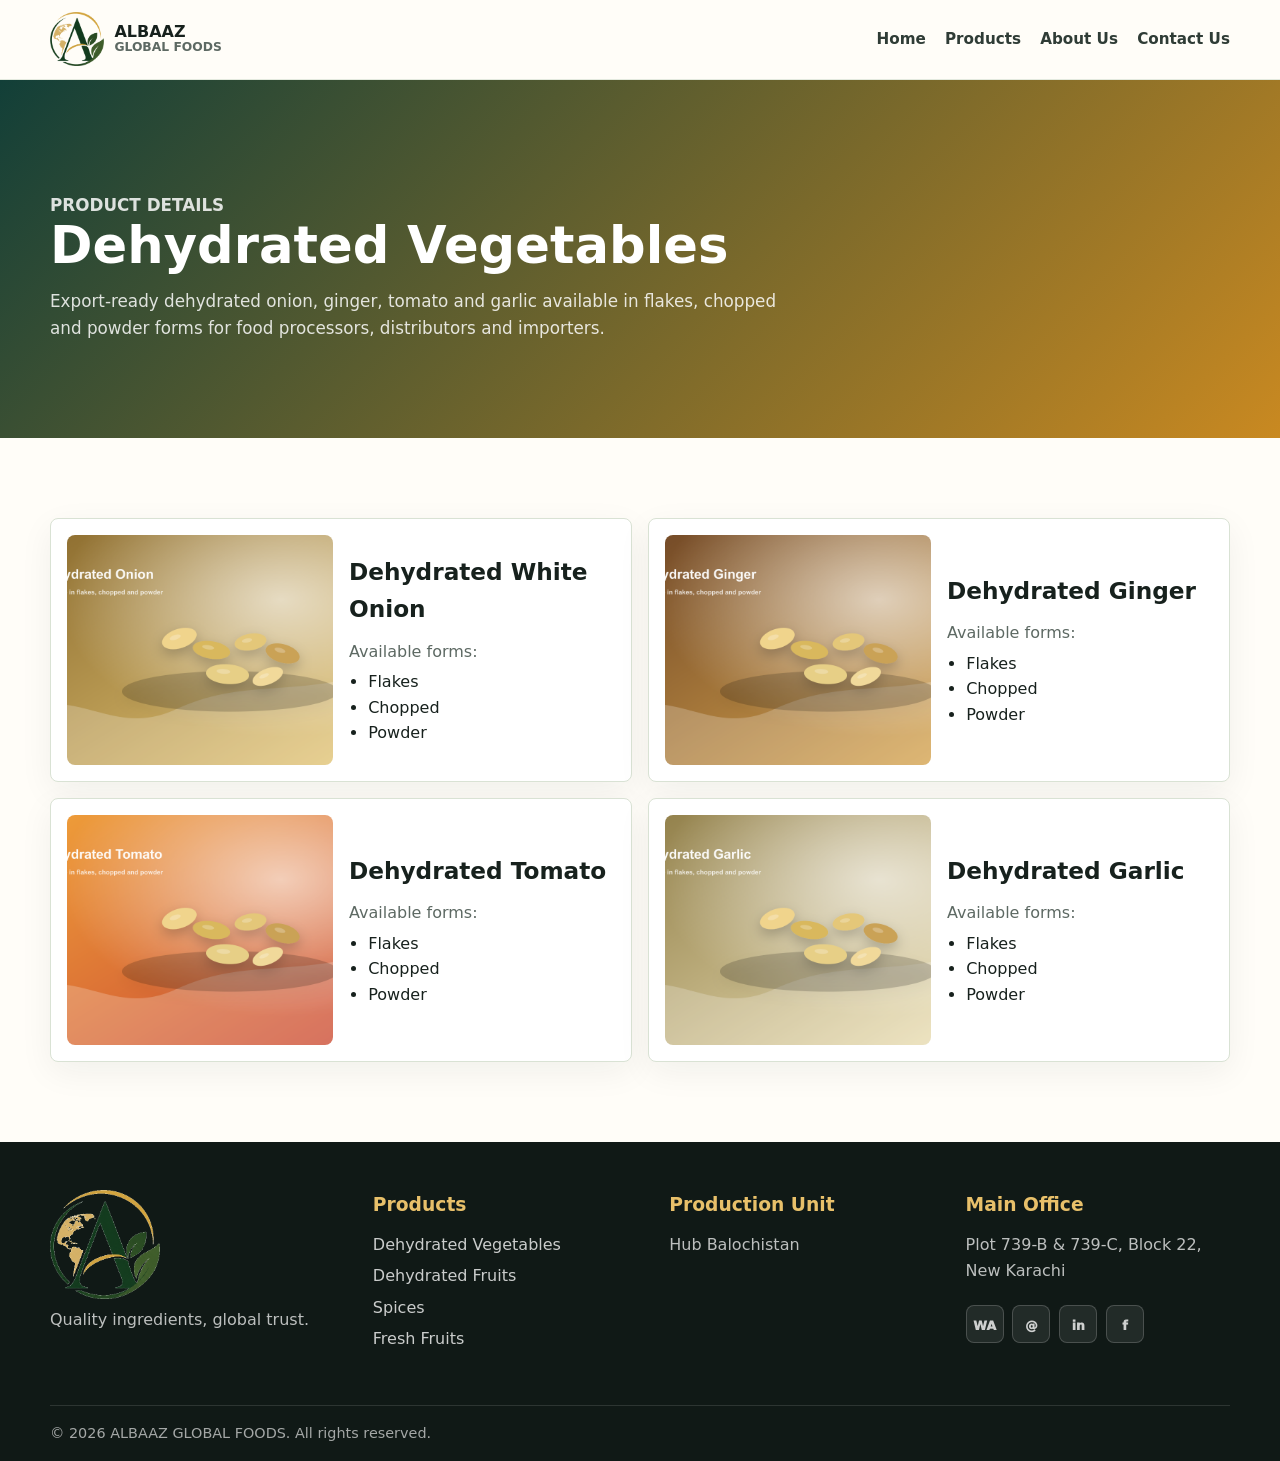
==== vegetables.html @ bbc71dfc "Add files via upload" ====
<!doctype html>
<html lang="en">

<head>
    <meta charset="utf-8">
    <meta name="viewport" content="width=device-width, initial-scale=1">
    <title>Dehydrated Vegetables | ALBAAZ GLOBAL FOODS</title>
    <meta name="description"
        content="Dehydrated onion, ginger, tomato and garlic available in flakes, chopped and powder forms from ALBAAZ GLOBAL FOODS.">
    <meta name="robots" content="index, follow">
    <link rel="canonical" href="https://www.albaazglobalfoods.com/vegetables.html">
    <link rel="stylesheet" href="styles.css">
</head>

<body><a class="skip-link" href="#main">Skip to content</a>
    <header class="site-header">
        <nav class="nav" aria-label="Main navigation"><a class="brand" href="index.html#home"><img class="brand-logo"
                    src="photos/logo-mark.png"
                    alt="ALBAAZ Global Foods logo mark"><span><strong>ALBAAZ</strong><small>GLOBAL
                        FOODS</small></span></a><button class="nav-toggle" type="button" aria-label="Open menu"
                aria-expanded="false" data-nav-toggle><span class="mini-icon">=</span></button>
            <div class="nav-links" data-nav-links><a href="index.html#home">Home</a>
                <div class="nav-item has-menu"><a href="index.html#products">Products</a>
                    <div class="dropdown"><a href="vegetables.html">Dehydrated Vegetables</a><a
                            href="index.html#products">Dehydrated Fruits</a><a href="index.html#products">Spices</a><a
                            href="index.html#products">Fresh Fruits</a>
                        <div class="sub-menu-label">Vegetables Range</div><a class="sub-link" href="#onion">Dehydrated
                            Onion</a><a class="sub-link" href="#ginger">Dehydrated Ginger</a><a class="sub-link"
                            href="#tomato">Dehydrated Tomato</a><a class="sub-link" href="#garlic">Dehydrated Garlic</a>
                    </div>
                </div><a href="index.html#about">About Us</a><a href="#footer">Contact Us</a>
            </div>
        </nav>
    </header>
    <main id="main">
        <section class="page-hero">
            <div class="section-inner">
                <p class="eyebrow">Product Details</p>
                <h1>Dehydrated Vegetables</h1>
                <p>Export-ready dehydrated onion, ginger, tomato and garlic available in flakes, chopped and powder
                    forms for food processors, distributors and importers.</p>
            </div>
        </section>
        <section class="section">
            <div class="section-inner">
                <div class="veg-grid">
                    <article class="veg-card" id="onion"><img src="photos/veg-onion.png" alt="Dehydrated onion">
                        <div>
                            <h2>Dehydrated White Onion</h2>
                            <p>Available forms:</p>
                            <ul>
                                <li>Flakes</li>
                                <li>Chopped</li>
                                <li>Powder</li>
                            </ul>
                        </div>
                    </article>
                    <article class="veg-card" id="ginger"><img src="photos/veg-ginger.png" alt="Dehydrated ginger">
                        <div>
                            <h2>Dehydrated Ginger</h2>
                            <p>Available forms:</p>
                            <ul>
                                <li>Flakes</li>
                                <li>Chopped</li>
                                <li>Powder</li>
                            </ul>
                        </div>
                    </article>
                    <article class="veg-card" id="tomato"><img src="photos/veg-tomato.png" alt="Dehydrated tomato">
                        <div>
                            <h2>Dehydrated Tomato</h2>
                            <p>Available forms:</p>
                            <ul>
                                <li>Flakes</li>
                                <li>Chopped</li>
                                <li>Powder</li>
                            </ul>
                        </div>
                    </article>
                    <article class="veg-card" id="garlic"><img src="photos/veg-garlic.png" alt="Dehydrated garlic">
                        <div>
                            <h2>Dehydrated Garlic</h2>
                            <p>Available forms:</p>
                            <ul>
                                <li>Flakes</li>
                                <li>Chopped</li>
                                <li>Powder</li>
                            </ul>
                        </div>
                    </article>
                </div>
            </div>
        </section>
    </main>
    <footer class="footer" id="footer">
        <div class="section-inner footer-main">
            <div class="footer-logo"><img src="photos/logo-mark.png" alt="ALBAAZ Global Foods logo mark">
                <p>Quality ingredients, global trust.</p>
            </div>
            <div>
                <h3>Products</h3><a href="vegetables.html">Dehydrated Vegetables</a><a
                    href="index.html#products">Dehydrated Fruits</a><a href="index.html#products">Spices</a><a
                    href="index.html#products">Fresh Fruits</a>
            </div>
            <div>
                <h3>Production Unit</h3>
                <p>Hub Balochistan</p>
            </div>
            <div>
                <h3>Main Office</h3>
                <p>Plot 739-B & 739-C, Block 22, New Karachi</p>
                <div class="social-links"><a href="https://wa.me/923248047247" aria-label="WhatsApp"><span
                            class="mini-icon">WA</span></a><a href="mailto:info@albaazglobalfoods.com"
                        aria-label="Email"><span class="mini-icon">@</span></a><a href="#" aria-label="LinkedIn"><span
                            class="mini-icon">in</span></a><a href="#" aria-label="Facebook"><span
                            class="mini-icon">f</span></a></div>
            </div>
        </div>
        <div class="section-inner footer-bottom">© 2026 ALBAAZ GLOBAL FOODS. All rights reserved.</div>
    </footer>
    <script src="script.js"></script>
</body>

</html>
---- styles.css ----
:root {
    --ink: #17211d;
    --muted: #5d6963;
    --paper: #fffdf8;
    --surface: #f4f7ef;
    --line: #d9e2d4;
    --forest: #134e4a;
    --forest-2: #0f766e;
    --gold: #c98921;
    --white: #fff;
    --shadow: 0 18px 55px rgba(23, 33, 29, .12)
}

* {
    box-sizing: border-box
}

html {
    scroll-behavior: smooth
}

body {
    margin: 0;
    background: var(--paper);
    color: var(--ink);
    font-family: Inter, ui-sans-serif, system-ui, -apple-system, BlinkMacSystemFont, "Segoe UI", Arial, sans-serif;
    line-height: 1.6
}

img,
svg {
    max-width: 100%
}

a {
    color: inherit;
    text-decoration: none
}

.skip-link {
    position: absolute;
    left: 1rem;
    top: -4rem;
    z-index: 20;
    background: var(--forest);
    color: var(--white);
    padding: .75rem 1rem
}

.skip-link:focus {
    top: 1rem
}

.site-header {
    position: sticky;
    top: 0;
    z-index: 30;
    background: rgba(255, 253, 248, .94);
    border-bottom: 1px solid rgba(217, 226, 212, .72);
    backdrop-filter: blur(18px)
}

.nav {
    width: min(1180px, calc(100% - 32px));
    min-height: 76px;
    margin: 0 auto;
    display: flex;
    align-items: center;
    justify-content: space-between;
    gap: 1rem
}

.brand {
    display: inline-flex;
    align-items: center;
    gap: .65rem;
    min-width: 0
}

.brand-logo {
    width: 54px;
    height: 54px;
    object-fit: contain
}

.brand strong,
.brand small {
    display: block;
    line-height: 1.05
}

.brand strong {
    font-size: 1rem
}

.brand small {
    color: var(--muted);
    font-size: .77rem;
    font-weight: 800
}

.nav-links {
    display: flex;
    align-items: center;
    gap: 1.2rem;
    color: #2f3c36;
    font-size: .95rem;
    font-weight: 800
}

.nav-links>a,
.nav-item>a {
    padding: 1.7rem 0
}

.nav-links a:hover {
    color: var(--forest-2)
}

.nav-item {
    position: relative
}

.dropdown {
    position: absolute;
    top: 100%;
    left: -1rem;
    width: 270px;
    display: none;
    padding: .7rem;
    border: 1px solid var(--line);
    border-radius: 8px;
    background: var(--white);
    box-shadow: var(--shadow)
}

.has-menu:hover .dropdown,
.has-menu:focus-within .dropdown {
    display: grid
}

.dropdown a,
.sub-menu-label {
    padding: .55rem .7rem;
    border-radius: 6px
}

.dropdown a:hover {
    background: var(--surface)
}

.sub-menu-label {
    margin-top: .3rem;
    color: var(--gold);
    font-size: .78rem;
    text-transform: uppercase;
    font-weight: 900
}

.sub-link {
    padding-left: 1.3rem !important;
    color: var(--muted)
}

.nav-toggle {
    width: 44px;
    height: 44px;
    display: none;
    place-items: center;
    border: 1px solid var(--line);
    border-radius: 8px;
    background: var(--white);
    color: var(--forest)
}

.hero-slider {
    position: relative;
    height: calc(100svh - 76px);
    min-height: 720px;
    overflow: hidden;
    background: #123f38
}

.hero-slide {
    position: absolute;
    inset: 0;
    display: grid;
    align-items: center;
    opacity: 0;
    visibility: hidden;
    transition: opacity 1.15s ease, visibility 1.15s ease;
    background-image: linear-gradient(90deg, rgba(10, 25, 20, .88), rgba(10, 25, 20, .58) 46%, rgba(10, 25, 20, .1)), var(--slide-image);
    background-size: cover;
    background-position: center
}

.hero-slide.is-active {
    opacity: 1;
    visibility: visible
}

.hero-slide .hero-content {
    width: min(1180px, calc(100% - 32px));
    margin: 0 auto;
    padding-bottom: 5.8rem;
    color: var(--white);
    transform: translateY(16px);
    opacity: 0;
    transition: transform 1s ease, opacity 1s ease
}

.hero-slide.is-active .hero-content {
    transform: translateY(0);
    opacity: 1
}

.eyebrow {
    margin: 0 0 .75rem;
    color: var(--gold);
    font-size: .82rem;
    font-weight: 900;
    letter-spacing: 0;
    text-transform: uppercase
}

.hero-slide h1,
.hero-slide h2 {
    max-width: 760px;
    margin: 0;
    font-size: clamp(3rem, 7vw, 6.6rem);
    line-height: .94;
    letter-spacing: 0
}

.hero-slide p {
    max-width: 650px;
    margin: 1.25rem 0 1.7rem;
    color: rgba(255, 255, 255, .88);
    font-size: clamp(1.02rem, 2vw, 1.24rem)
}

.btn {
    min-height: 48px;
    display: inline-flex;
    align-items: center;
    justify-content: center;
    gap: .55rem;
    padding: .78rem 1rem;
    border: 1px solid transparent;
    border-radius: 8px;
    font-weight: 900;
    cursor: pointer;
    transition: transform .2s ease, box-shadow .2s ease, background .2s ease
}

.btn:hover {
    transform: translateY(-1px)
}

.btn svg {
    width: 19px;
    height: 19px
}

.btn-primary {
    background: var(--gold);
    color: #211507;
    box-shadow: 0 16px 40px rgba(201, 137, 33, .25)
}

.hero-stats {
    position: absolute;
    left: 50%;
    bottom: 0;
    z-index: 3;
    width: min(780px, calc(100% - 32px));
    margin: 0;
    display: grid;
    grid-template-columns: repeat(3, minmax(0, 1fr));
    transform: translateX(-50%);
    overflow: hidden;
    border: 1px solid rgba(255, 255, 255, .25);
    border-bottom: 0;
    border-radius: 8px 8px 0 0;
    background: rgba(255, 255, 255, .14);
    backdrop-filter: blur(12px)
}

.hero-stats div {
    padding: 1rem;
    background: rgba(255, 255, 255, .08)
}

.hero-stats dt {
    color: #fff;
    font-size: 1.75rem;
    font-weight: 950;
    line-height: 1
}

.hero-stats dd {
    margin: .35rem 0 0;
    color: rgba(255, 255, 255, .8);
    font-size: .86rem
}

.hero-dots {
    position: absolute;
    right: calc((100% - min(1180px, calc(100% - 32px)))/2);
    bottom: 7rem;
    z-index: 4;
    display: flex;
    gap: .55rem
}

.hero-dot {
    width: 12px;
    height: 12px;
    border: 1px solid rgba(255, 255, 255, .75);
    border-radius: 999px;
    background: transparent
}

.hero-dot.is-active {
    background: var(--gold);
    border-color: var(--gold)
}

.section {
    padding: 5rem 0
}

.section-inner {
    width: min(1180px, calc(100% - 32px));
    margin: 0 auto
}

.intro {
    background: var(--forest);
    color: var(--white)
}

.intro-grid,
.why-grid,
.contact-grid {
    display: grid;
    grid-template-columns: minmax(0, .95fr) minmax(0, 1.05fr);
    gap: clamp(2rem, 5vw, 4.5rem);
    align-items: start
}

.intro h2,
.why h2,
.contact h2,
.section-heading h2,
.page-hero h1 {
    margin: 0;
    font-size: clamp(2rem, 4vw, 3.25rem);
    line-height: 1.04;
    letter-spacing: 0
}

.intro p,
.why p,
.contact p,
.section-heading p,
.page-hero p {
    margin: 0;
    color: var(--muted);
    font-size: 1.05rem
}

.intro p {
    color: rgba(255, 255, 255, .84);
    margin-bottom: 1rem
}

.section-heading {
    max-width: 820px;
    margin-bottom: 2rem
}

.section-heading p {
    margin-top: .7rem
}

.certificates {
    background: #fff
}

.cert-grid {
    display: grid;
    grid-template-columns: repeat(3, minmax(0, 1fr));
    gap: 1rem
}

.cert-grid article {
    border: 1px solid var(--line);
    border-radius: 8px;
    background: var(--surface);
    padding: 1rem;
    text-align: center;
    box-shadow: 0 10px 34px rgba(23, 33, 29, .06)
}

.cert-grid img {
    width: 150px;
    height: 150px;
    object-fit: contain
}

.cert-grid h3 {
    margin: .6rem 0 0
}

.product-grid {
    display: grid;
    grid-template-columns: repeat(4, minmax(0, 1fr));
    gap: 1rem
}

.product-card {
    overflow: hidden;
    border: 1px solid var(--line);
    border-radius: 8px;
    background: var(--white);
    box-shadow: 0 10px 34px rgba(23, 33, 29, .06);
    transition: transform .2s ease, box-shadow .2s ease
}

.product-card:hover {
    transform: translateY(-3px);
    box-shadow: var(--shadow)
}

.product-card img {
    width: 100%;
    height: 205px;
    display: block;
    object-fit: cover
}

.product-body {
    padding: 1.1rem
}

.product-body h3 {
    margin: 0;
    font-size: 1.15rem;
    line-height: 1.25
}

.product-body p {
    margin: .65rem 0 .9rem;
    color: var(--muted);
    font-size: .95rem
}

.product-body span {
    display: inline-flex;
    color: var(--forest);
    font-size: .78rem;
    font-weight: 900;
    text-transform: uppercase
}

.why {
    background: linear-gradient(135deg, #10241f, #174f44);
    color: var(--white)
}

.why .eyebrow {
    color: #e4b860
}

.why p {
    color: rgba(255, 255, 255, .78)
}

.why-panel {
    position: sticky;
    top: 105px
}

.big-score {
    margin-top: 2rem;
    display: grid;
    gap: .3rem;
    border: 1px solid rgba(255, 255, 255, .18);
    border-radius: 8px;
    background: rgba(255, 255, 255, .08);
    padding: 1.1rem
}

.big-score strong {
    color: #fff;
    font-size: clamp(3rem, 8vw, 5rem);
    line-height: 1
}

.big-score span {
    color: #e7d6ad;
    font-weight: 900
}

.why-cards {
    display: grid;
    grid-template-columns: repeat(2, minmax(0, 1fr));
    gap: 1rem
}

.why-cards article {
    border: 1px solid rgba(255, 255, 255, .16);
    border-radius: 8px;
    background: rgba(255, 255, 255, .08);
    padding: 1rem
}

.why-cards svg {
    color: var(--gold);
    width: 28px;
    height: 28px
}

.why-cards h3 {
    margin: .75rem 0 .35rem
}

.why-cards p {
    margin: 0;
    font-size: .95rem
}

.process {
    background: var(--surface)
}

.steps {
    list-style: none;
    margin: 0;
    padding: 0;
    display: grid;
    grid-template-columns: repeat(3, minmax(0, 1fr));
    gap: 1rem
}

.steps li {
    min-height: 220px;
    padding: 1.25rem;
    border: 1px solid var(--line);
    border-radius: 8px;
    background: var(--white)
}

.steps span {
    color: var(--gold);
    font-weight: 900
}

.steps h3 {
    margin: 2.6rem 0 .5rem;
    font-size: 1.3rem
}

.steps p {
    margin: 0;
    color: var(--muted)
}

.inquiry-form {
    display: grid;
    gap: .9rem;
    border: 1px solid var(--line);
    border-radius: 8px;
    background: var(--white);
    padding: 1.1rem;
    box-shadow: var(--shadow)
}

label {
    display: grid;
    gap: .35rem;
    color: #314139;
    font-size: .9rem;
    font-weight: 800
}

input,
select,
textarea {
    width: 100%;
    border: 1px solid #cbd7c6;
    border-radius: 8px;
    background: #fbfcf8;
    color: var(--ink);
    font: inherit;
    padding: .82rem .9rem
}

input:focus,
select:focus,
textarea:focus {
    outline: 3px solid rgba(15, 118, 110, .16);
    border-color: var(--forest-2)
}

textarea {
    resize: vertical
}

.form-note {
    min-height: 1.4em;
    margin: 0;
    color: var(--forest);
    font-size: .9rem;
    font-weight: 750
}

.page-hero {
    padding: 6rem 0;
    background: linear-gradient(135deg, #123f38, #c98921);
    color: #fff
}

.page-hero p {
    max-width: 760px;
    color: rgba(255, 255, 255, .84);
    margin-top: 1rem
}

.veg-grid {
    display: grid;
    grid-template-columns: repeat(2, minmax(0, 1fr));
    gap: 1rem
}

.veg-card {
    display: grid;
    grid-template-columns: 1fr 1fr;
    gap: 1rem;
    align-items: center;
    border: 1px solid var(--line);
    border-radius: 8px;
    background: var(--white);
    padding: 1rem;
    box-shadow: 0 10px 34px rgba(23, 33, 29, .06)
}

.veg-card img {
    height: 230px;
    width: 100%;
    object-fit: cover;
    border-radius: 8px
}

.veg-card h2 {
    margin: 0;
    font-size: 1.45rem
}

.veg-card p {
    margin: .7rem 0 .3rem;
    color: var(--muted)
}

.veg-card ul {
    margin: .3rem 0 0;
    padding-left: 1.2rem
}

.footer {
    background: #101916;
    color: var(--white);
    
}

.footer-main {
    display: grid;
    grid-template-columns: 1.1fr repeat(3, 1fr);
    gap: 2rem;
    padding: 3rem 0
}

.footer-logo img {
    width: 110px
}

.footer h3 {
    margin: 0 0 .8rem;
    color: #e8c06a
}

.footer p {
    margin: 0;
    color: rgba(255, 255, 255, .72)
}

.footer a {
    display: block;
    margin: .35rem 0;
    color: rgba(255, 255, 255, .78)
}

.social-links {
    display: flex;
    gap: .55rem;
    margin-top: 1rem
}

.social-links a {
    width: 38px;
    height: 38px;
    display: grid;
    place-items: center;
    border: 1px solid rgba(255, 255, 255, .18);
    border-radius: 8px;
    background: rgba(255, 255, 255, .08)
}

.social-links svg {
    width: 18px;
    height: 18px
}

.footer-bottom {
    border-top: 1px solid rgba(255, 255, 255, .12);
    padding: 1rem 0;
    color: rgba(255, 255, 255, .62);
    font-size: .9rem;
}

@media (max-width:980px) {
    .product-grid {
        grid-template-columns: repeat(2, minmax(0, 1fr))
    }

    .intro-grid,
    .why-grid,
    .contact-grid,
    .footer-main {
        grid-template-columns: 1fr
    }

    .steps,
    .cert-grid {
        grid-template-columns: 1fr
    }

    .why-panel {
        position: static
    }

    .veg-grid {
        grid-template-columns: 1fr
    }
}

@media (max-width:720px) {
    .nav-toggle {
        display: grid
    }

    .nav-links {
        position: fixed;
        left: 16px;
        right: 16px;
        top: 84px;
        display: none;
        flex-direction: column;
        align-items: stretch;
        gap: .1rem;
        border: 1px solid var(--line);
        border-radius: 8px;
        background: var(--white);
        padding: .6rem;
        box-shadow: var(--shadow);
        max-height: calc(100vh - 110px);
        overflow: auto
    }

    .nav-links.is-open {
        display: flex
    }

    .nav-links>a,
    .nav-item>a {
        display: block;
        padding: .75rem .85rem
    }

    .dropdown {
        position: static;
        width: 100%;
        display: grid;
        box-shadow: none;
        border: 0;
        background: var(--surface);
        margin: .2rem 0
    }

    .hero-slider {
        height: 760px
    }

    .hero-slide .hero-content {
        padding-top: 4rem;
        padding-bottom: 7rem
    }

    .hero-stats {
        grid-template-columns: 1fr
    }

    .hero-dots {
        left: 16px;
        right: auto;
        bottom: 14rem
    }

    .product-grid,
    .why-cards,
    .veg-card {
        grid-template-columns: 1fr
    }

    .section {
        padding: 3.6rem 0
    }

    .brand strong {
        font-size: .92rem
    }

    .brand-logo {
        width: 48px;
        height: 48px
    }
}

.mini-icon {
    display: inline-grid;
    place-items: center;
    min-width: 1.25em;
    height: 1.25em;
    font-size: .78em;
    font-weight: 950
}

.feature-icon {
    width: 34px;
    height: 34px;
    display: grid;
    place-items: center;
    border-radius: 8px;
    background: rgba(201, 137, 33, .16);
    color: var(--gold);
    font-weight: 950
}
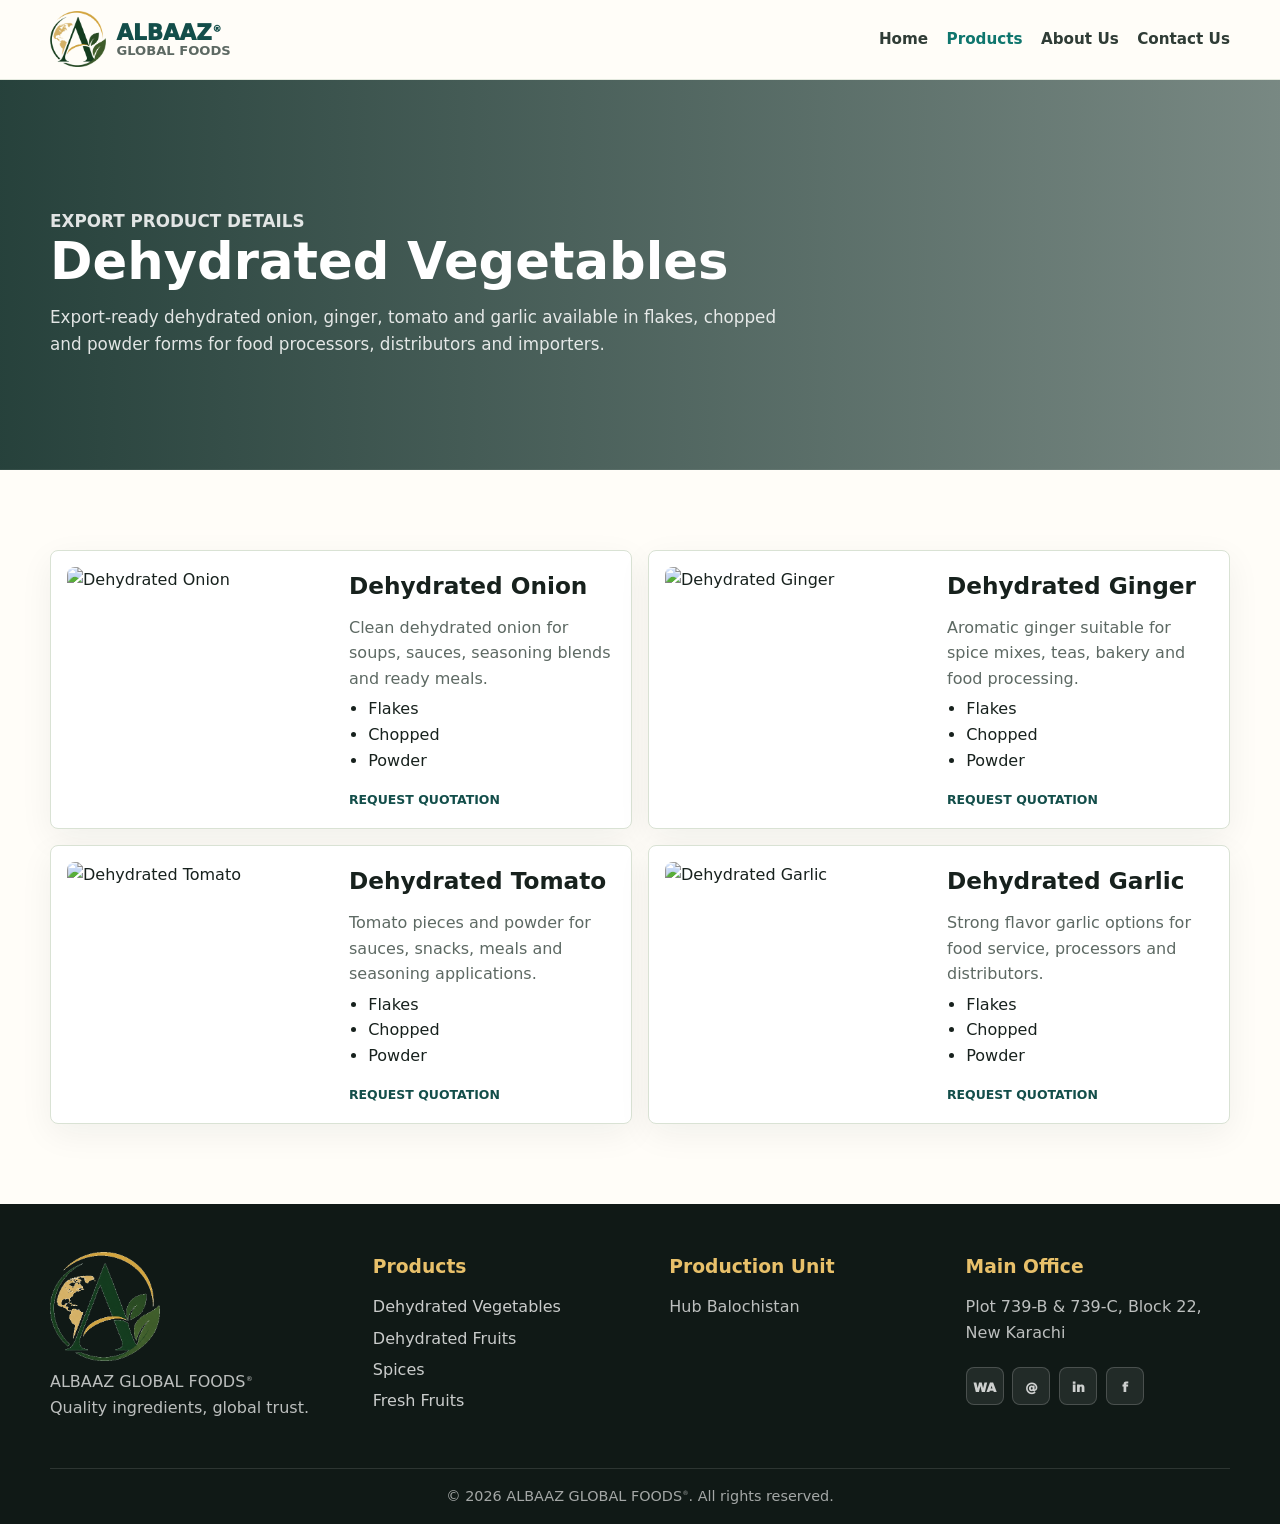
==== commit 71dda521: "Update vegetables.html" ====
--- a/vegetables.html
+++ b/vegetables.html
@@ -6,36 +6,67 @@
     <meta name="viewport" content="width=device-width, initial-scale=1">
     <title>Dehydrated Vegetables | ALBAAZ GLOBAL FOODS</title>
     <meta name="description"
-        content="Dehydrated onion, ginger, tomato and garlic available in flakes, chopped and powder forms from ALBAAZ GLOBAL FOODS.">
+        content="Export-ready dehydrated onion, ginger, tomato and garlic available in flakes, chopped and powder forms for food processors, distributors and importers.">
     <meta name="robots" content="index, follow">
+    <meta name="theme-color" content="#134e4a">
     <link rel="canonical" href="https://www.albaazglobalfoods.com/vegetables.html">
     <link rel="stylesheet" href="styles.css">
+    <meta property="og:type" content="website">
+    <meta property="og:title" content="Dehydrated Vegetables | ALBAAZ GLOBAL FOODS">
+    <meta property="og:description"
+        content="Export-ready dehydrated onion, ginger, tomato and garlic available in flakes, chopped and powder forms for food processors, distributors and importers.">
+    <meta property="og:image"
+        content="https://images.unsplash.com/photo-1615485290382-441e4d049cb5?auto=format&fit=crop&w=1800&q=85">
+    <meta name="twitter:card" content="summary_large_image">
+    <script
+        type="application/ld+json">{"@context":"https://schema.org","@type":"Organization","name":"ALBAAZ GLOBAL FOODS","url":"https://www.albaazglobalfoods.com/","logo":"https://www.albaazglobalfoods.com/photos/logo-mark.png","description":"Exporter of dehydrated vegetables, dehydrated fruits, spices and fresh fruits for global buyers.","contactPoint":{"@type":"ContactPoint","contactType":"Export sales","email":"info@albaazglobalfoods.com","availableLanguage":["English","Urdu","Hindi"]}}</script>
 </head>
 
 <body><a class="skip-link" href="#main">Skip to content</a>
     <header class="site-header">
-        <nav class="nav" aria-label="Main navigation"><a class="brand" href="index.html#home"><img class="brand-logo"
-                    src="photos/logo-mark.png"
-                    alt="ALBAAZ Global Foods logo mark"><span><strong>ALBAAZ</strong><small>GLOBAL
-                        FOODS</small></span></a><button class="nav-toggle" type="button" aria-label="Open menu"
-                aria-expanded="false" data-nav-toggle><span class="mini-icon">=</span></button>
-            <div class="nav-links" data-nav-links><a href="index.html#home">Home</a>
-                <div class="nav-item has-menu"><a href="index.html#products">Products</a>
-                    <div class="dropdown"><a href="vegetables.html">Dehydrated Vegetables</a><a
-                            href="index.html#products">Dehydrated Fruits</a><a href="index.html#products">Spices</a><a
-                            href="index.html#products">Fresh Fruits</a>
-                        <div class="sub-menu-label">Vegetables Range</div><a class="sub-link" href="#onion">Dehydrated
-                            Onion</a><a class="sub-link" href="#ginger">Dehydrated Ginger</a><a class="sub-link"
-                            href="#tomato">Dehydrated Tomato</a><a class="sub-link" href="#garlic">Dehydrated Garlic</a>
+        <nav class="nav" aria-label="Main navigation"><a class="brand" href="index.html#home"
+                aria-label="ALBAAZ GLOBAL FOODS home"><img class="brand-logo" src="photos/logo-mark.png"
+                    alt="ALBAAZ Global Foods logo mark"><span><strong>ALBAAZ<sup
+                            class="reg">&reg;</sup></strong><small>GLOBAL FOODS</small></span></a><button
+                class="nav-toggle" type="button" aria-label="Open menu" aria-expanded="false" data-nav-toggle><span
+                    class="mini-icon">=</span></button>
+            <div class="nav-links" data-nav-links><a href="index.html#home" class="">Home</a>
+                <div class="nav-item has-menu"><a href="index.html#products" class="active">Products</a>
+                    <div class="dropdown products-menu">
+                        <div class="menu-row has-sub"><a href="vegetables.html">Dehydrated Vegetables</a>
+                            <div class="submenu"><a href="vegetables.html#onion">Dehydrated Onion</a><a
+                                    href="vegetables.html#ginger">Dehydrated Ginger</a><a
+                                    href="vegetables.html#tomato">Dehydrated Tomato</a><a
+                                    href="vegetables.html#garlic">Dehydrated Garlic</a></div>
+                        </div>
+                        <div class="menu-row has-sub"><a href="fruits.html">Dehydrated Fruits</a>
+                            <div class="submenu"><a href="fruits.html#banana">Dehydrated Banana</a><a
+                                    href="fruits.html#apple">Dehydrated Apple</a><a href="fruits.html#kiwi">Dehydrated
+                                    Kiwi</a><a href="fruits.html#mango">Dehydrated Mango</a></div>
+                        </div>
+                        <div class="menu-row has-sub"><a href="spices.html">Spices</a>
+                            <div class="submenu"><a href="spices.html#red-chilli">Red Chilli</a><a
+                                    href="spices.html#turmeric">Turmeric</a><a
+                                    href="spices.html#coriander">Coriander</a><a href="spices.html#cumin">Cumin</a><a
+                                    href="spices.html#black-pepper">Black Pepper</a></div>
+                        </div>
+                        <div class="menu-row has-sub"><a href="fresh-fruits.html">Fresh Fruits</a>
+                            <div class="submenu"><a href="fresh-fruits.html#mango">Mango</a><a
+                                    href="fresh-fruits.html#kinnow">Kinnow Citrus</a><a
+                                    href="fresh-fruits.html#dates">Dates</a><a
+                                    href="fresh-fruits.html#guava">Guava</a><a
+                                    href="fresh-fruits.html#pomegranate">Pomegranate</a></div>
+                        </div>
                     </div>
-                </div><a href="index.html#about">About Us</a><a href="#footer">Contact Us</a>
+                </div><a href="index.html#about" class="">About Us</a><a href="#footer">Contact Us</a>
             </div>
         </nav>
     </header>
     <main id="main">
-        <section class="page-hero">
+        <section class="page-hero"
+            style="--page-image:url('https://images.unsplash.com/photo-1615485290382-441e4d049cb5?auto=format&fit=crop&w=1800&q=85')">
             <div class="section-inner">
-                <p class="eyebrow">Product Details</p>
+                <p class="eyebrow">Export Product Details</p>
                 <h1>Dehydrated Vegetables</h1>
                 <p>Export-ready dehydrated onion, ginger, tomato and garlic available in flakes, chopped and powder
                     forms for food processors, distributors and importers.</p>
@@ -43,64 +74,69 @@
         </section>
         <section class="section">
             <div class="section-inner">
-                <div class="veg-grid">
-                    <article class="veg-card" id="onion"><img src="photos/veg-onion.png" alt="Dehydrated onion">
+                <div class="detail-grid">
+                    <article class="detail-card" id="onion"><img
+                            src="https://source.unsplash.com/1200x900/?dehydrated,onion,flakes" alt="Dehydrated Onion">
                         <div>
-                            <h2>Dehydrated White Onion</h2>
-                            <p>Available forms:</p>
+                            <h2>Dehydrated Onion</h2>
+                            <p>Clean dehydrated onion for soups, sauces, seasoning blends and ready meals.</p>
                             <ul>
                                 <li>Flakes</li>
                                 <li>Chopped</li>
                                 <li>Powder</li>
-                            </ul>
+                            </ul><a class="inline-link" href="index.html#contact">Request quotation</a>
                         </div>
                     </article>
-                    <article class="veg-card" id="ginger"><img src="photos/veg-ginger.png" alt="Dehydrated ginger">
+                    <article class="detail-card" id="ginger"><img
+                            src="https://source.unsplash.com/1200x900/?dried,ginger,spice" alt="Dehydrated Ginger">
                         <div>
                             <h2>Dehydrated Ginger</h2>
-                            <p>Available forms:</p>
+                            <p>Aromatic ginger suitable for spice mixes, teas, bakery and food processing.</p>
                             <ul>
                                 <li>Flakes</li>
                                 <li>Chopped</li>
                                 <li>Powder</li>
-                            </ul>
+                            </ul><a class="inline-link" href="index.html#contact">Request quotation</a>
                         </div>
                     </article>
-                    <article class="veg-card" id="tomato"><img src="photos/veg-tomato.png" alt="Dehydrated tomato">
+                    <article class="detail-card" id="tomato"><img
+                            src="https://source.unsplash.com/1200x900/?dried,tomato,food" alt="Dehydrated Tomato">
                         <div>
                             <h2>Dehydrated Tomato</h2>
-                            <p>Available forms:</p>
+                            <p>Tomato pieces and powder for sauces, snacks, meals and seasoning applications.</p>
                             <ul>
                                 <li>Flakes</li>
                                 <li>Chopped</li>
                                 <li>Powder</li>
-                            </ul>
+                            </ul><a class="inline-link" href="index.html#contact">Request quotation</a>
                         </div>
                     </article>
-                    <article class="veg-card" id="garlic"><img src="photos/veg-garlic.png" alt="Dehydrated garlic">
+                    <article class="detail-card" id="garlic"><img
+                            src="https://source.unsplash.com/1200x900/?dried,garlic,food" alt="Dehydrated Garlic">
                         <div>
                             <h2>Dehydrated Garlic</h2>
-                            <p>Available forms:</p>
+                            <p>Strong flavor garlic options for food service, processors and distributors.</p>
                             <ul>
                                 <li>Flakes</li>
                                 <li>Chopped</li>
                                 <li>Powder</li>
-                            </ul>
+                            </ul><a class="inline-link" href="index.html#contact">Request quotation</a>
                         </div>
                     </article>
                 </div>
             </div>
         </section>
+        <script
+            type="application/ld+json">{"@context":"https://schema.org","@type":"CollectionPage","name":"Dehydrated Vegetables","description":"Export-ready dehydrated onion, ginger, tomato and garlic available in flakes, chopped and powder forms for food processors, distributors and importers.","url":"https://www.albaazglobalfoods.com/vegetables.html"}</script>
     </main>
     <footer class="footer" id="footer">
         <div class="section-inner footer-main">
             <div class="footer-logo"><img src="photos/logo-mark.png" alt="ALBAAZ Global Foods logo mark">
-                <p>Quality ingredients, global trust.</p>
+                <p>ALBAAZ GLOBAL FOODS<sup class="reg">&reg;</sup><br>Quality ingredients, global trust.</p>
             </div>
             <div>
-                <h3>Products</h3><a href="vegetables.html">Dehydrated Vegetables</a><a
-                    href="index.html#products">Dehydrated Fruits</a><a href="index.html#products">Spices</a><a
-                    href="index.html#products">Fresh Fruits</a>
+                <h3>Products</h3><a href="vegetables.html">Dehydrated Vegetables</a><a href="fruits.html">Dehydrated
+                    Fruits</a><a href="spices.html">Spices</a><a href="fresh-fruits.html">Fresh Fruits</a>
             </div>
             <div>
                 <h3>Production Unit</h3>
@@ -116,9 +152,10 @@
                             class="mini-icon">f</span></a></div>
             </div>
         </div>
-        <div class="section-inner footer-bottom">© 2026 ALBAAZ GLOBAL FOODS. All rights reserved.</div>
+        <div class="section-inner footer-bottom">© 2026 ALBAAZ GLOBAL FOODS<sup class="reg">&reg;</sup>. All rights
+            reserved.</div>
     </footer>
     <script src="script.js"></script>
 </body>
 
-</html>+</html>
--- a/styles.css
+++ b/styles.css
@@ -1,858 +1 @@
-:root {
-    --ink: #17211d;
-    --muted: #5d6963;
-    --paper: #fffdf8;
-    --surface: #f4f7ef;
-    --line: #d9e2d4;
-    --forest: #134e4a;
-    --forest-2: #0f766e;
-    --gold: #c98921;
-    --white: #fff;
-    --shadow: 0 18px 55px rgba(23, 33, 29, .12)
-}
-
-* {
-    box-sizing: border-box
-}
-
-html {
-    scroll-behavior: smooth
-}
-
-body {
-    margin: 0;
-    background: var(--paper);
-    color: var(--ink);
-    font-family: Inter, ui-sans-serif, system-ui, -apple-system, BlinkMacSystemFont, "Segoe UI", Arial, sans-serif;
-    line-height: 1.6
-}
-
-img,
-svg {
-    max-width: 100%
-}
-
-a {
-    color: inherit;
-    text-decoration: none
-}
-
-.skip-link {
-    position: absolute;
-    left: 1rem;
-    top: -4rem;
-    z-index: 20;
-    background: var(--forest);
-    color: var(--white);
-    padding: .75rem 1rem
-}
-
-.skip-link:focus {
-    top: 1rem
-}
-
-.site-header {
-    position: sticky;
-    top: 0;
-    z-index: 30;
-    background: rgba(255, 253, 248, .94);
-    border-bottom: 1px solid rgba(217, 226, 212, .72);
-    backdrop-filter: blur(18px)
-}
-
-.nav {
-    width: min(1180px, calc(100% - 32px));
-    min-height: 76px;
-    margin: 0 auto;
-    display: flex;
-    align-items: center;
-    justify-content: space-between;
-    gap: 1rem
-}
-
-.brand {
-    display: inline-flex;
-    align-items: center;
-    gap: .65rem;
-    min-width: 0
-}
-
-.brand-logo {
-    width: 54px;
-    height: 54px;
-    object-fit: contain
-}
-
-.brand strong,
-.brand small {
-    display: block;
-    line-height: 1.05
-}
-
-.brand strong {
-    font-size: 1rem
-}
-
-.brand small {
-    color: var(--muted);
-    font-size: .77rem;
-    font-weight: 800
-}
-
-.nav-links {
-    display: flex;
-    align-items: center;
-    gap: 1.2rem;
-    color: #2f3c36;
-    font-size: .95rem;
-    font-weight: 800
-}
-
-.nav-links>a,
-.nav-item>a {
-    padding: 1.7rem 0
-}
-
-.nav-links a:hover {
-    color: var(--forest-2)
-}
-
-.nav-item {
-    position: relative
-}
-
-.dropdown {
-    position: absolute;
-    top: 100%;
-    left: -1rem;
-    width: 270px;
-    display: none;
-    padding: .7rem;
-    border: 1px solid var(--line);
-    border-radius: 8px;
-    background: var(--white);
-    box-shadow: var(--shadow)
-}
-
-.has-menu:hover .dropdown,
-.has-menu:focus-within .dropdown {
-    display: grid
-}
-
-.dropdown a,
-.sub-menu-label {
-    padding: .55rem .7rem;
-    border-radius: 6px
-}
-
-.dropdown a:hover {
-    background: var(--surface)
-}
-
-.sub-menu-label {
-    margin-top: .3rem;
-    color: var(--gold);
-    font-size: .78rem;
-    text-transform: uppercase;
-    font-weight: 900
-}
-
-.sub-link {
-    padding-left: 1.3rem !important;
-    color: var(--muted)
-}
-
-.nav-toggle {
-    width: 44px;
-    height: 44px;
-    display: none;
-    place-items: center;
-    border: 1px solid var(--line);
-    border-radius: 8px;
-    background: var(--white);
-    color: var(--forest)
-}
-
-.hero-slider {
-    position: relative;
-    height: calc(100svh - 76px);
-    min-height: 720px;
-    overflow: hidden;
-    background: #123f38
-}
-
-.hero-slide {
-    position: absolute;
-    inset: 0;
-    display: grid;
-    align-items: center;
-    opacity: 0;
-    visibility: hidden;
-    transition: opacity 1.15s ease, visibility 1.15s ease;
-    background-image: linear-gradient(90deg, rgba(10, 25, 20, .88), rgba(10, 25, 20, .58) 46%, rgba(10, 25, 20, .1)), var(--slide-image);
-    background-size: cover;
-    background-position: center
-}
-
-.hero-slide.is-active {
-    opacity: 1;
-    visibility: visible
-}
-
-.hero-slide .hero-content {
-    width: min(1180px, calc(100% - 32px));
-    margin: 0 auto;
-    padding-bottom: 5.8rem;
-    color: var(--white);
-    transform: translateY(16px);
-    opacity: 0;
-    transition: transform 1s ease, opacity 1s ease
-}
-
-.hero-slide.is-active .hero-content {
-    transform: translateY(0);
-    opacity: 1
-}
-
-.eyebrow {
-    margin: 0 0 .75rem;
-    color: var(--gold);
-    font-size: .82rem;
-    font-weight: 900;
-    letter-spacing: 0;
-    text-transform: uppercase
-}
-
-.hero-slide h1,
-.hero-slide h2 {
-    max-width: 760px;
-    margin: 0;
-    font-size: clamp(3rem, 7vw, 6.6rem);
-    line-height: .94;
-    letter-spacing: 0
-}
-
-.hero-slide p {
-    max-width: 650px;
-    margin: 1.25rem 0 1.7rem;
-    color: rgba(255, 255, 255, .88);
-    font-size: clamp(1.02rem, 2vw, 1.24rem)
-}
-
-.btn {
-    min-height: 48px;
-    display: inline-flex;
-    align-items: center;
-    justify-content: center;
-    gap: .55rem;
-    padding: .78rem 1rem;
-    border: 1px solid transparent;
-    border-radius: 8px;
-    font-weight: 900;
-    cursor: pointer;
-    transition: transform .2s ease, box-shadow .2s ease, background .2s ease
-}
-
-.btn:hover {
-    transform: translateY(-1px)
-}
-
-.btn svg {
-    width: 19px;
-    height: 19px
-}
-
-.btn-primary {
-    background: var(--gold);
-    color: #211507;
-    box-shadow: 0 16px 40px rgba(201, 137, 33, .25)
-}
-
-.hero-stats {
-    position: absolute;
-    left: 50%;
-    bottom: 0;
-    z-index: 3;
-    width: min(780px, calc(100% - 32px));
-    margin: 0;
-    display: grid;
-    grid-template-columns: repeat(3, minmax(0, 1fr));
-    transform: translateX(-50%);
-    overflow: hidden;
-    border: 1px solid rgba(255, 255, 255, .25);
-    border-bottom: 0;
-    border-radius: 8px 8px 0 0;
-    background: rgba(255, 255, 255, .14);
-    backdrop-filter: blur(12px)
-}
-
-.hero-stats div {
-    padding: 1rem;
-    background: rgba(255, 255, 255, .08)
-}
-
-.hero-stats dt {
-    color: #fff;
-    font-size: 1.75rem;
-    font-weight: 950;
-    line-height: 1
-}
-
-.hero-stats dd {
-    margin: .35rem 0 0;
-    color: rgba(255, 255, 255, .8);
-    font-size: .86rem
-}
-
-.hero-dots {
-    position: absolute;
-    right: calc((100% - min(1180px, calc(100% - 32px)))/2);
-    bottom: 7rem;
-    z-index: 4;
-    display: flex;
-    gap: .55rem
-}
-
-.hero-dot {
-    width: 12px;
-    height: 12px;
-    border: 1px solid rgba(255, 255, 255, .75);
-    border-radius: 999px;
-    background: transparent
-}
-
-.hero-dot.is-active {
-    background: var(--gold);
-    border-color: var(--gold)
-}
-
-.section {
-    padding: 5rem 0
-}
-
-.section-inner {
-    width: min(1180px, calc(100% - 32px));
-    margin: 0 auto
-}
-
-.intro {
-    background: var(--forest);
-    color: var(--white)
-}
-
-.intro-grid,
-.why-grid,
-.contact-grid {
-    display: grid;
-    grid-template-columns: minmax(0, .95fr) minmax(0, 1.05fr);
-    gap: clamp(2rem, 5vw, 4.5rem);
-    align-items: start
-}
-
-.intro h2,
-.why h2,
-.contact h2,
-.section-heading h2,
-.page-hero h1 {
-    margin: 0;
-    font-size: clamp(2rem, 4vw, 3.25rem);
-    line-height: 1.04;
-    letter-spacing: 0
-}
-
-.intro p,
-.why p,
-.contact p,
-.section-heading p,
-.page-hero p {
-    margin: 0;
-    color: var(--muted);
-    font-size: 1.05rem
-}
-
-.intro p {
-    color: rgba(255, 255, 255, .84);
-    margin-bottom: 1rem
-}
-
-.section-heading {
-    max-width: 820px;
-    margin-bottom: 2rem
-}
-
-.section-heading p {
-    margin-top: .7rem
-}
-
-.certificates {
-    background: #fff
-}
-
-.cert-grid {
-    display: grid;
-    grid-template-columns: repeat(3, minmax(0, 1fr));
-    gap: 1rem
-}
-
-.cert-grid article {
-    border: 1px solid var(--line);
-    border-radius: 8px;
-    background: var(--surface);
-    padding: 1rem;
-    text-align: center;
-    box-shadow: 0 10px 34px rgba(23, 33, 29, .06)
-}
-
-.cert-grid img {
-    width: 150px;
-    height: 150px;
-    object-fit: contain
-}
-
-.cert-grid h3 {
-    margin: .6rem 0 0
-}
-
-.product-grid {
-    display: grid;
-    grid-template-columns: repeat(4, minmax(0, 1fr));
-    gap: 1rem
-}
-
-.product-card {
-    overflow: hidden;
-    border: 1px solid var(--line);
-    border-radius: 8px;
-    background: var(--white);
-    box-shadow: 0 10px 34px rgba(23, 33, 29, .06);
-    transition: transform .2s ease, box-shadow .2s ease
-}
-
-.product-card:hover {
-    transform: translateY(-3px);
-    box-shadow: var(--shadow)
-}
-
-.product-card img {
-    width: 100%;
-    height: 205px;
-    display: block;
-    object-fit: cover
-}
-
-.product-body {
-    padding: 1.1rem
-}
-
-.product-body h3 {
-    margin: 0;
-    font-size: 1.15rem;
-    line-height: 1.25
-}
-
-.product-body p {
-    margin: .65rem 0 .9rem;
-    color: var(--muted);
-    font-size: .95rem
-}
-
-.product-body span {
-    display: inline-flex;
-    color: var(--forest);
-    font-size: .78rem;
-    font-weight: 900;
-    text-transform: uppercase
-}
-
-.why {
-    background: linear-gradient(135deg, #10241f, #174f44);
-    color: var(--white)
-}
-
-.why .eyebrow {
-    color: #e4b860
-}
-
-.why p {
-    color: rgba(255, 255, 255, .78)
-}
-
-.why-panel {
-    position: sticky;
-    top: 105px
-}
-
-.big-score {
-    margin-top: 2rem;
-    display: grid;
-    gap: .3rem;
-    border: 1px solid rgba(255, 255, 255, .18);
-    border-radius: 8px;
-    background: rgba(255, 255, 255, .08);
-    padding: 1.1rem
-}
-
-.big-score strong {
-    color: #fff;
-    font-size: clamp(3rem, 8vw, 5rem);
-    line-height: 1
-}
-
-.big-score span {
-    color: #e7d6ad;
-    font-weight: 900
-}
-
-.why-cards {
-    display: grid;
-    grid-template-columns: repeat(2, minmax(0, 1fr));
-    gap: 1rem
-}
-
-.why-cards article {
-    border: 1px solid rgba(255, 255, 255, .16);
-    border-radius: 8px;
-    background: rgba(255, 255, 255, .08);
-    padding: 1rem
-}
-
-.why-cards svg {
-    color: var(--gold);
-    width: 28px;
-    height: 28px
-}
-
-.why-cards h3 {
-    margin: .75rem 0 .35rem
-}
-
-.why-cards p {
-    margin: 0;
-    font-size: .95rem
-}
-
-.process {
-    background: var(--surface)
-}
-
-.steps {
-    list-style: none;
-    margin: 0;
-    padding: 0;
-    display: grid;
-    grid-template-columns: repeat(3, minmax(0, 1fr));
-    gap: 1rem
-}
-
-.steps li {
-    min-height: 220px;
-    padding: 1.25rem;
-    border: 1px solid var(--line);
-    border-radius: 8px;
-    background: var(--white)
-}
-
-.steps span {
-    color: var(--gold);
-    font-weight: 900
-}
-
-.steps h3 {
-    margin: 2.6rem 0 .5rem;
-    font-size: 1.3rem
-}
-
-.steps p {
-    margin: 0;
-    color: var(--muted)
-}
-
-.inquiry-form {
-    display: grid;
-    gap: .9rem;
-    border: 1px solid var(--line);
-    border-radius: 8px;
-    background: var(--white);
-    padding: 1.1rem;
-    box-shadow: var(--shadow)
-}
-
-label {
-    display: grid;
-    gap: .35rem;
-    color: #314139;
-    font-size: .9rem;
-    font-weight: 800
-}
-
-input,
-select,
-textarea {
-    width: 100%;
-    border: 1px solid #cbd7c6;
-    border-radius: 8px;
-    background: #fbfcf8;
-    color: var(--ink);
-    font: inherit;
-    padding: .82rem .9rem
-}
-
-input:focus,
-select:focus,
-textarea:focus {
-    outline: 3px solid rgba(15, 118, 110, .16);
-    border-color: var(--forest-2)
-}
-
-textarea {
-    resize: vertical
-}
-
-.form-note {
-    min-height: 1.4em;
-    margin: 0;
-    color: var(--forest);
-    font-size: .9rem;
-    font-weight: 750
-}
-
-.page-hero {
-    padding: 6rem 0;
-    background: linear-gradient(135deg, #123f38, #c98921);
-    color: #fff
-}
-
-.page-hero p {
-    max-width: 760px;
-    color: rgba(255, 255, 255, .84);
-    margin-top: 1rem
-}
-
-.veg-grid {
-    display: grid;
-    grid-template-columns: repeat(2, minmax(0, 1fr));
-    gap: 1rem
-}
-
-.veg-card {
-    display: grid;
-    grid-template-columns: 1fr 1fr;
-    gap: 1rem;
-    align-items: center;
-    border: 1px solid var(--line);
-    border-radius: 8px;
-    background: var(--white);
-    padding: 1rem;
-    box-shadow: 0 10px 34px rgba(23, 33, 29, .06)
-}
-
-.veg-card img {
-    height: 230px;
-    width: 100%;
-    object-fit: cover;
-    border-radius: 8px
-}
-
-.veg-card h2 {
-    margin: 0;
-    font-size: 1.45rem
-}
-
-.veg-card p {
-    margin: .7rem 0 .3rem;
-    color: var(--muted)
-}
-
-.veg-card ul {
-    margin: .3rem 0 0;
-    padding-left: 1.2rem
-}
-
-.footer {
-    background: #101916;
-    color: var(--white);
-    
-}
-
-.footer-main {
-    display: grid;
-    grid-template-columns: 1.1fr repeat(3, 1fr);
-    gap: 2rem;
-    padding: 3rem 0
-}
-
-.footer-logo img {
-    width: 110px
-}
-
-.footer h3 {
-    margin: 0 0 .8rem;
-    color: #e8c06a
-}
-
-.footer p {
-    margin: 0;
-    color: rgba(255, 255, 255, .72)
-}
-
-.footer a {
-    display: block;
-    margin: .35rem 0;
-    color: rgba(255, 255, 255, .78)
-}
-
-.social-links {
-    display: flex;
-    gap: .55rem;
-    margin-top: 1rem
-}
-
-.social-links a {
-    width: 38px;
-    height: 38px;
-    display: grid;
-    place-items: center;
-    border: 1px solid rgba(255, 255, 255, .18);
-    border-radius: 8px;
-    background: rgba(255, 255, 255, .08)
-}
-
-.social-links svg {
-    width: 18px;
-    height: 18px
-}
-
-.footer-bottom {
-    border-top: 1px solid rgba(255, 255, 255, .12);
-    padding: 1rem 0;
-    color: rgba(255, 255, 255, .62);
-    font-size: .9rem;
-}
-
-@media (max-width:980px) {
-    .product-grid {
-        grid-template-columns: repeat(2, minmax(0, 1fr))
-    }
-
-    .intro-grid,
-    .why-grid,
-    .contact-grid,
-    .footer-main {
-        grid-template-columns: 1fr
-    }
-
-    .steps,
-    .cert-grid {
-        grid-template-columns: 1fr
-    }
-
-    .why-panel {
-        position: static
-    }
-
-    .veg-grid {
-        grid-template-columns: 1fr
-    }
-}
-
-@media (max-width:720px) {
-    .nav-toggle {
-        display: grid
-    }
-
-    .nav-links {
-        position: fixed;
-        left: 16px;
-        right: 16px;
-        top: 84px;
-        display: none;
-        flex-direction: column;
-        align-items: stretch;
-        gap: .1rem;
-        border: 1px solid var(--line);
-        border-radius: 8px;
-        background: var(--white);
-        padding: .6rem;
-        box-shadow: var(--shadow);
-        max-height: calc(100vh - 110px);
-        overflow: auto
-    }
-
-    .nav-links.is-open {
-        display: flex
-    }
-
-    .nav-links>a,
-    .nav-item>a {
-        display: block;
-        padding: .75rem .85rem
-    }
-
-    .dropdown {
-        position: static;
-        width: 100%;
-        display: grid;
-        box-shadow: none;
-        border: 0;
-        background: var(--surface);
-        margin: .2rem 0
-    }
-
-    .hero-slider {
-        height: 760px
-    }
-
-    .hero-slide .hero-content {
-        padding-top: 4rem;
-        padding-bottom: 7rem
-    }
-
-    .hero-stats {
-        grid-template-columns: 1fr
-    }
-
-    .hero-dots {
-        left: 16px;
-        right: auto;
-        bottom: 14rem
-    }
-
-    .product-grid,
-    .why-cards,
-    .veg-card {
-        grid-template-columns: 1fr
-    }
-
-    .section {
-        padding: 3.6rem 0
-    }
-
-    .brand strong {
-        font-size: .92rem
-    }
-
-    .brand-logo {
-        width: 48px;
-        height: 48px
-    }
-}
-
-.mini-icon {
-    display: inline-grid;
-    place-items: center;
-    min-width: 1.25em;
-    height: 1.25em;
-    font-size: .78em;
-    font-weight: 950
-}
-
-.feature-icon {
-    width: 34px;
-    height: 34px;
-    display: grid;
-    place-items: center;
-    border-radius: 8px;
-    background: rgba(201, 137, 33, .16);
-    color: var(--gold);
-    font-weight: 950
-}+:root{--ink:#17211d;--muted:#5d6963;--paper:#fffdf8;--surface:#f4f7ef;--line:#d9e2d4;--forest:#134e4a;--forest-2:#0f766e;--gold:#c98921;--white:#fff;--shadow:0 18px 55px rgba(23,33,29,.12)}*{box-sizing:border-box}html{scroll-behavior:smooth}body{margin:0;background:var(--paper);color:var(--ink);font-family:Inter,ui-sans-serif,system-ui,-apple-system,BlinkMacSystemFont,"Segoe UI",Arial,sans-serif;line-height:1.6}img,svg{max-width:100%}a{color:inherit;text-decoration:none}.skip-link{position:absolute;left:1rem;top:-4rem;z-index:20;background:var(--forest);color:var(--white);padding:.75rem 1rem}.skip-link:focus{top:1rem}.reg{font-size:.42em;line-height:0;vertical-align:super;margin-left:.08em}.site-header{position:sticky;top:0;z-index:30;background:rgba(255,253,248,.94);border-bottom:1px solid rgba(217,226,212,.72);backdrop-filter:blur(18px)}.nav{width:min(1180px,calc(100% - 32px));min-height:76px;margin:0 auto;display:flex;align-items:center;justify-content:space-between;gap:1rem}.brand{display:inline-flex;align-items:center;gap:.65rem;min-width:0}.brand-logo{width:56px;height:56px;object-fit:contain}.brand strong,.brand small{display:block;line-height:1.02}.brand strong{font-size:1.34rem;font-weight:950;letter-spacing:0;color:var(--forest)}.brand small{color:var(--muted);font-size:.82rem;font-weight:900}.nav-links{display:flex;align-items:center;gap:1.15rem;color:#2f3c36;font-size:.95rem;font-weight:850}.nav-links>a,.nav-item>a{padding:1.7rem 0}.nav-links a:hover,.nav-links a.active{color:var(--forest-2)}.nav-item{position:relative}.dropdown{position:absolute;top:100%;left:-1rem;width:310px;display:none;padding:.65rem;border:1px solid var(--line);border-radius:8px;background:var(--white);box-shadow:var(--shadow)}.has-menu:hover>.dropdown,.has-menu:focus-within>.dropdown{display:block}.menu-row{position:relative}.menu-row>a{display:block;padding:.62rem .75rem;border-radius:6px;font-weight:900}.menu-row>a:after{content:'>';float:right;color:var(--gold)}.menu-row>a:hover{background:var(--surface)}.submenu{position:absolute;left:100%;top:0;width:235px;display:none;padding:.55rem;border:1px solid var(--line);border-radius:8px;background:var(--white);box-shadow:var(--shadow)}.menu-row:hover .submenu,.menu-row:focus-within .submenu{display:grid}.submenu a{padding:.55rem .7rem;border-radius:6px;color:var(--muted)}.submenu a:hover{background:var(--surface);color:var(--forest)}.nav-toggle{width:44px;height:44px;display:none;place-items:center;border:1px solid var(--line);border-radius:8px;background:var(--white);color:var(--forest)}.hero-slider{position:relative;height:calc(100svh - 76px);min-height:720px;overflow:hidden;background:#123f38}.hero-slide{position:absolute;inset:0;display:grid;align-items:center;opacity:0;visibility:hidden;transition:opacity 1.15s ease,visibility 1.15s ease;background-image:linear-gradient(90deg,rgba(10,25,20,.88),rgba(10,25,20,.58) 46%,rgba(10,25,20,.1)),var(--slide-image);background-size:cover;background-position:center}.hero-slide.is-active{opacity:1;visibility:visible}.hero-slide .hero-content{width:min(1180px,calc(100% - 32px));margin:0 auto;color:var(--white);transform:translateY(16px);opacity:0;transition:transform 1s ease,opacity 1s ease}.hero-slide.is-active .hero-content{transform:translateY(0);opacity:1}.eyebrow{margin:0 0 .75rem;color:var(--gold);font-size:.82rem;font-weight:900;letter-spacing:0;text-transform:uppercase}.hero-slide h1,.hero-slide h2{max-width:760px;margin:0;font-size:clamp(3rem,7vw,6.6rem);line-height:.94;letter-spacing:0}.hero-slide p{max-width:650px;margin:1.25rem 0 1.7rem;color:rgba(255,255,255,.88);font-size:clamp(1.02rem,2vw,1.24rem)}.btn{min-height:48px;display:inline-flex;align-items:center;justify-content:center;gap:.55rem;padding:.78rem 1rem;border:1px solid transparent;border-radius:8px;font-weight:900;cursor:pointer;transition:transform .2s ease,box-shadow .2s ease,background .2s ease}.btn:hover{transform:translateY(-1px)}.btn-primary{background:var(--gold);color:#211507;box-shadow:0 16px 40px rgba(201,137,33,.25)}.hero-dots{position:absolute;right:calc((100% - min(1180px,calc(100% - 32px)))/2);bottom:2rem;z-index:4;display:flex;gap:.55rem}.hero-dot{width:12px;height:12px;border:1px solid rgba(255,255,255,.75);border-radius:999px;background:transparent;cursor:pointer}.hero-dot.is-active{background:var(--gold);border-color:var(--gold)}.hero-arrow{position:absolute;top:1.25rem;z-index:5;width:46px;height:46px;display:grid;place-items:center;border:1px solid rgba(255,255,255,.36);border-radius:8px;background:rgba(15,40,34,.42);color:#fff;font-size:1.5rem;font-weight:900;cursor:pointer;backdrop-filter:blur(10px)}.hero-arrow:hover{background:rgba(201,137,33,.88);color:#211507}.hero-arrow-prev{right:calc((100% - min(1180px,calc(100% - 32px)))/2 + 58px)}.hero-arrow-next{right:calc((100% - min(1180px,calc(100% - 32px)))/2)}.stats-section{padding:2.2rem 0;background:#fff;border-bottom:1px solid var(--line)}.stats-grid{display:grid;grid-template-columns:repeat(4,minmax(0,1fr));gap:1rem}.stats-grid article{min-height:130px;display:grid;align-content:center;justify-items:center;border:1px solid var(--line);border-radius:8px;background:linear-gradient(180deg,#fff,#f5f8ef);box-shadow:0 10px 34px rgba(23,33,29,.06);text-align:center;padding:1rem}.stats-grid strong{color:var(--forest);font-size:clamp(2.2rem,5vw,3.6rem);line-height:1;font-weight:950}.stats-grid span{margin-top:.45rem;color:var(--muted);font-weight:900}.section{padding:5rem 0}.section-inner{width:min(1180px,calc(100% - 32px));margin:0 auto}.intro{background:var(--forest);color:var(--white)}.intro-grid,.why-grid,.contact-grid{display:grid;grid-template-columns:minmax(0,.95fr) minmax(0,1.05fr);gap:clamp(2rem,5vw,4.5rem);align-items:start}.intro h2,.why h2,.contact h2,.section-heading h2,.page-hero h1{margin:0;font-size:clamp(2rem,4vw,3.25rem);line-height:1.04;letter-spacing:0}.intro p,.why p,.contact p,.section-heading p,.page-hero p{margin:0;color:var(--muted);font-size:1.05rem}.intro p{color:rgba(255,255,255,.84);margin-bottom:1rem}.section-heading{max-width:820px;margin-bottom:2rem}.section-heading p{margin-top:.7rem}.product-grid{display:grid;grid-template-columns:repeat(4,minmax(0,1fr));gap:1rem}.product-card{overflow:hidden;border:1px solid var(--line);border-radius:8px;background:var(--white);box-shadow:0 10px 34px rgba(23,33,29,.06);transition:transform .2s ease,box-shadow .2s ease}.product-card:hover{transform:translateY(-3px);box-shadow:var(--shadow)}.product-card img{width:100%;height:205px;display:block;object-fit:cover}.product-body{padding:1.1rem}.product-body h3{margin:0;font-size:1.15rem;line-height:1.25}.product-body p{margin:.65rem 0 .9rem;color:var(--muted);font-size:.95rem}.product-body span,.inline-link{display:inline-flex;color:var(--forest);font-size:.78rem;font-weight:900;text-transform:uppercase}.why{background:linear-gradient(135deg,#10241f,#174f44);color:var(--white)}.why .eyebrow{color:#e4b860}.why p{color:rgba(255,255,255,.78)}.why-panel{position:sticky;top:105px}.big-score{margin-top:2rem;display:grid;gap:.3rem;border:1px solid rgba(255,255,255,.18);border-radius:8px;background:rgba(255,255,255,.08);padding:1.1rem}.big-score strong{color:#fff;font-size:clamp(3rem,8vw,5rem);line-height:1}.big-score span{color:#e7d6ad;font-weight:900}.why-cards{display:grid;grid-template-columns:repeat(2,minmax(0,1fr));gap:1rem}.why-cards article{border:1px solid rgba(255,255,255,.16);border-radius:8px;background:rgba(255,255,255,.08);padding:1rem}.why-cards h3{margin:.75rem 0 .35rem}.why-cards p{margin:0;font-size:.95rem}.feature-icon{width:34px;height:34px;display:grid;place-items:center;border-radius:8px;background:rgba(201,137,33,.16);color:var(--gold);font-weight:950}.certificates{background:#fff}.cert-grid{display:grid;grid-template-columns:repeat(3,minmax(0,1fr));gap:1rem}.cert-grid article{border:1px solid var(--line);border-radius:8px;background:var(--surface);padding:1rem;text-align:center;box-shadow:0 10px 34px rgba(23,33,29,.06)}.cert-grid img{width:150px;height:150px;object-fit:contain}.cert-grid h3{margin:.6rem 0 0}.process{background:var(--surface)}.steps{list-style:none;margin:0;padding:0;display:grid;grid-template-columns:repeat(3,minmax(0,1fr));gap:1rem}.steps li{min-height:220px;padding:1.25rem;border:1px solid var(--line);border-radius:8px;background:var(--white)}.steps span{color:var(--gold);font-weight:900}.steps h3{margin:2.6rem 0 .5rem;font-size:1.3rem}.steps p{margin:0;color:var(--muted)}.inquiry-form{display:grid;gap:.9rem;border:1px solid var(--line);border-radius:8px;background:var(--white);padding:1.1rem;box-shadow:var(--shadow)}label{display:grid;gap:.35rem;color:#314139;font-size:.9rem;font-weight:800}input,select,textarea{width:100%;border:1px solid #cbd7c6;border-radius:8px;background:#fbfcf8;color:var(--ink);font:inherit;padding:.82rem .9rem}input:focus,select:focus,textarea:focus{outline:3px solid rgba(15,118,110,.16);border-color:var(--forest-2)}textarea{resize:vertical}.form-note{min-height:1.4em;margin:0;color:var(--forest);font-size:.9rem;font-weight:750}.page-hero{padding:7rem 0;background-image:linear-gradient(90deg,rgba(15,45,39,.9),rgba(15,45,39,.56)),var(--page-image);background-size:cover;background-position:center;color:#fff}.page-hero p{max-width:760px;color:rgba(255,255,255,.86);margin-top:1rem}.detail-grid{display:grid;grid-template-columns:repeat(2,minmax(0,1fr));gap:1rem}.detail-card{display:grid;grid-template-columns:1fr 1fr;gap:1rem;align-items:center;border:1px solid var(--line);border-radius:8px;background:var(--white);padding:1rem;box-shadow:0 10px 34px rgba(23,33,29,.06)}.detail-card img{height:245px;width:100%;object-fit:cover;border-radius:8px}.detail-card h2{margin:0;font-size:1.45rem}.detail-card p{margin:.7rem 0 .3rem;color:var(--muted)}.detail-card ul{margin:.3rem 0 .8rem;padding-left:1.2rem}.footer{background:#101916;color:var(--white)}.footer-main{display:grid;grid-template-columns:1.1fr repeat(3,1fr);gap:2rem;padding:3rem 0}.footer-logo img{width:110px}.footer h3{margin:0 0 .8rem;color:#e8c06a}.footer p{margin:0;color:rgba(255,255,255,.72)}.footer a{display:block;margin:.35rem 0;color:rgba(255,255,255,.78)}.social-links{display:flex;gap:.55rem;margin-top:1rem}.social-links a{width:38px;height:38px;display:grid;place-items:center;border:1px solid rgba(255,255,255,.18);border-radius:8px;background:rgba(255,255,255,.08)}.footer-bottom{border-top:1px solid rgba(255,255,255,.12);padding:1rem 0;color:rgba(255,255,255,.62);font-size:.9rem;text-align:center}.mini-icon{display:inline-grid;place-items:center;min-width:1.25em;height:1.25em;font-size:.78em;font-weight:950}@media (max-width:980px){.product-grid,.stats-grid{grid-template-columns:repeat(2,minmax(0,1fr))}.intro-grid,.why-grid,.contact-grid,.footer-main{grid-template-columns:1fr}.steps,.cert-grid{grid-template-columns:1fr}.why-panel{position:static}.detail-grid{grid-template-columns:1fr}}@media (max-width:720px){.nav-toggle{display:grid}.nav-links{position:fixed;left:16px;right:16px;top:84px;display:none;flex-direction:column;align-items:stretch;gap:.1rem;border:1px solid var(--line);border-radius:8px;background:var(--white);padding:.6rem;box-shadow:var(--shadow);max-height:calc(100vh - 110px);overflow:auto}.nav-links.is-open{display:flex}.nav-links>a,.nav-item>a{display:block;padding:.75rem .85rem}.dropdown,.submenu{position:static;width:100%;display:block;box-shadow:none;border:0;background:var(--surface);margin:.2rem 0}.menu-row>a:after{content:''}.submenu{padding-left:1rem}.hero-slider{height:720px;min-height:720px}.hero-slide .hero-content{padding-top:4rem}.hero-arrow{top:auto;bottom:5.8rem}.hero-arrow-prev{left:16px;right:auto}.hero-arrow-next{left:70px;right:auto}.hero-dots{left:16px;right:auto;bottom:2rem}.product-grid,.why-cards,.detail-card,.stats-grid{grid-template-columns:1fr}.stats-grid article{min-height:105px}.section{padding:3.6rem 0}.brand strong{font-size:1.08rem}.brand-logo{width:48px;height:48px}}
